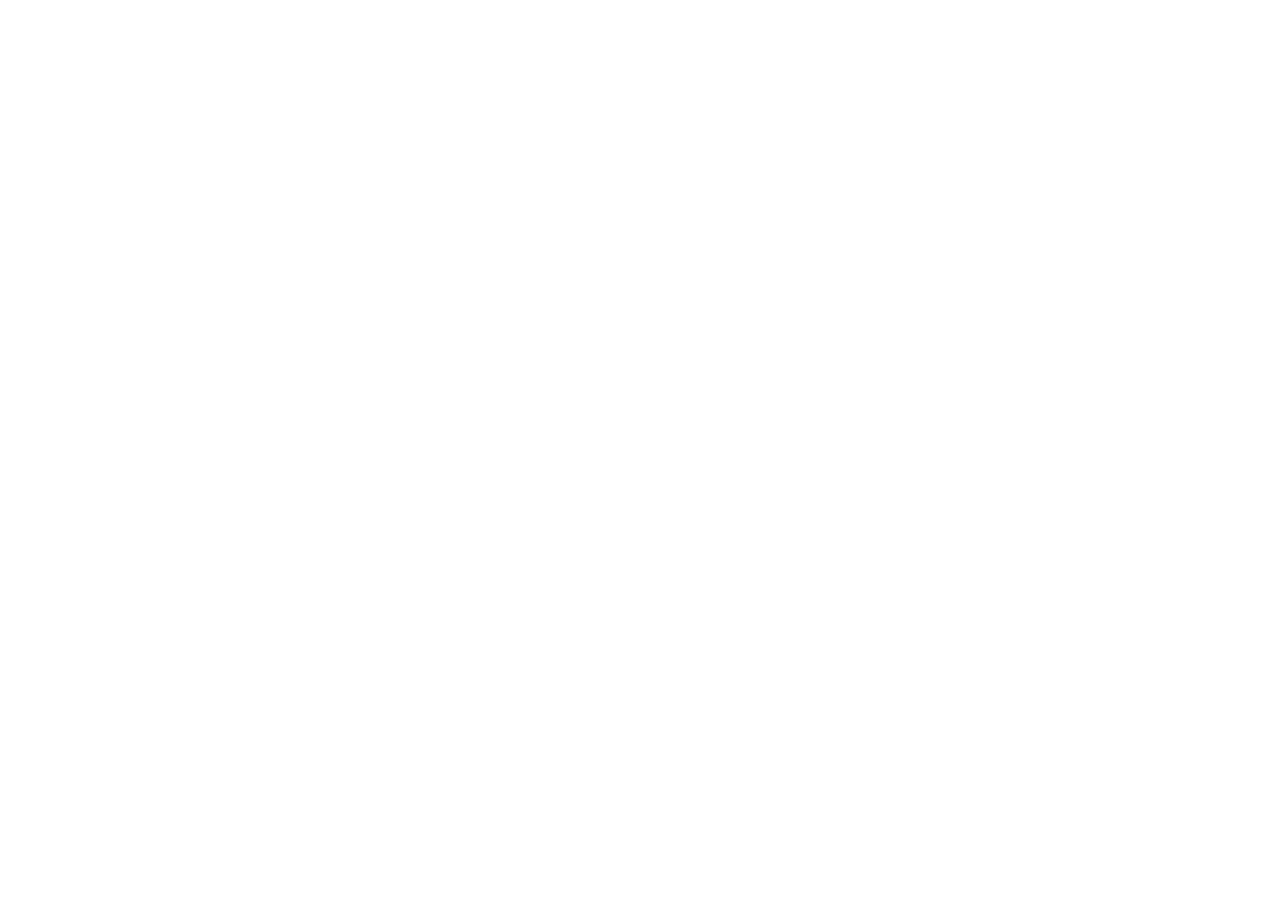
==== Site/Contact.html @ 4f43d87e "updatesite" ====
<!DOCTYPE html>
<html lang="en">
<head>
    <meta charset="UTF-8">
    <meta name="viewport" content="width=device-width, initial-scale=1.0">
    <link rel="stylesheet" href="/css/Contact.css">
    <link rel="stylesheet" href="/css/">
    <!-- DM Serif Display -->
    <link rel="preconnect" href="https://fonts.googleapis.com">
    <link rel="preconnect" href="https://fonts.gstatic.com" crossorigin>
    <link
        href="https://fonts.googleapis.com/css2?family=Barlow:wght@600&family=DM+Serif+Display&family=Fraunces:opsz,wght@9..144,700;9..144,900&display=swap"
        rel="stylesheet">
    <!-- Public Sans  -->
    <link rel="preconnect" href="https://fonts.googleapis.com">
    <link rel="preconnect" href="https://fonts.gstatic.com" crossorigin>
    <link
        href="https://fonts.googleapis.com/css2?family=Barlow:wght@600&family=DM+Serif+Display&family=Fraunces:opsz,wght@9..144,700;9..144,900&family=Public+Sans:wght@300&display=swap"
        rel="stylesheet">
    <title>Document</title>
</head>
<body>
    
</body>
</html>
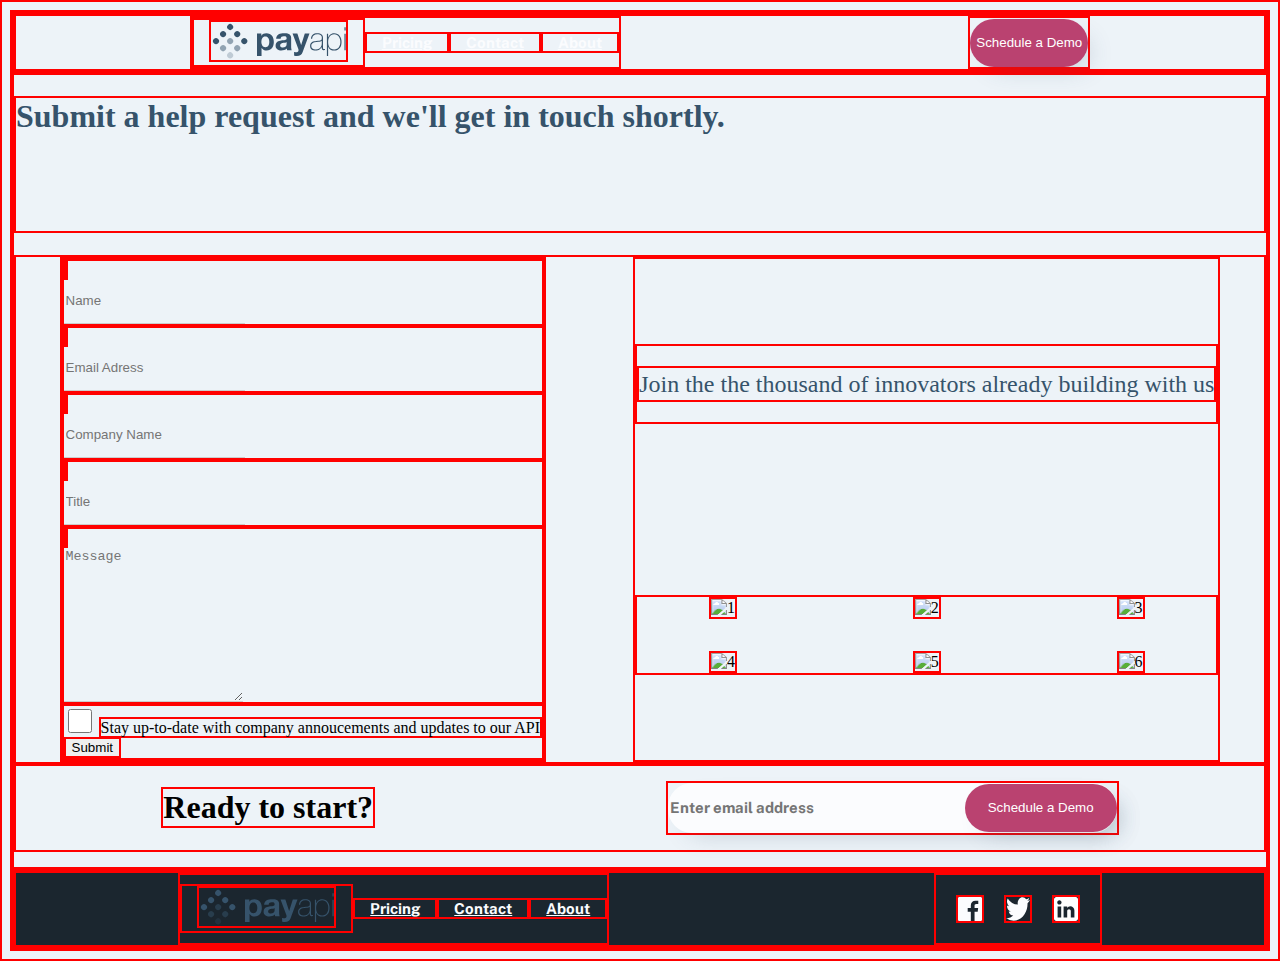
==== commit 913b1ee6: "updateforjiratest" ====
--- a/Site/Contact.html
+++ b/Site/Contact.html
@@ -4,7 +4,7 @@
     <meta charset="UTF-8">
     <meta name="viewport" content="width=device-width, initial-scale=1.0">
     <link rel="stylesheet" href="/css/Contact.css">
-    <link rel="stylesheet" href="/css/">
+    <link rel="stylesheet" href="/css/srifts.css">
     <!-- DM Serif Display -->
     <link rel="preconnect" href="https://fonts.googleapis.com">
     <link rel="preconnect" href="https://fonts.gstatic.com" crossorigin>
@@ -20,6 +20,90 @@
     <title>Document</title>
 </head>
 <body>
-    
+    <header>
+
+        <div id="navtop">
+            <div class="navbarFlex"> <a href="#home"><img src="/assets/shared/desktop/logo.svg"></a>
+                <a href="/Site">Pricing</a> 
+                <a href="/Site/Contact.html">Contact</a>
+                <a href="/Site/">About</a>
+            </div>
+            <div class="Demo">
+                <button type="button" class="button">Schedule a Demo</button>
+            </div>
+        </div>
+    </header>
+
+    <main>
+
+        <h1 class="submit">Submit a help request and we'll get in touch shortly.</h1>
+        <div class="divgrid">
+<div class="register1">
+        <div class="namereg">
+            <label for="name"></label>
+            <input class="register" type="text" placeholder="Name" name="name" required>
+        </div>
+        <div class="emailreg">
+            <label for="eadress"></label>
+            <input class="register" type="text" placeholder="Email Adress" name="eadress" required>
+        </div>
+        <div class="cnamereg">
+            <label for="cname"></label>
+            <input class="register" type="text" placeholder="Company Name" name="cname" required>
+        </div>
+        <div class="titlereg">
+            <label for="title"></label>
+            <input class="register" type="text" placeholder="Title" name="title" required>
+        </div>
+        
+        <div class="messagereg">
+            <label for="message"></label>
+            <textarea class="register" type="text" placeholder="Message" name="message" required style="height: 150px;"></textarea>
+        </div> 
+        <div class="buttoncheck">
+            <input class="check" type="checkbox" id="check1" name="check1" value="checkbox">
+            <label for="checkbox1"> Stay up-to-date with company annoucements and updates to our API</label><br>
+            <input class="buttonsubmit" type="submit">
+        </div></div>
+        <div class="joinall">
+            <div class="tmh">
+                <h2 class="join">Join the the thousand of innovators already building with us</h2>
+            
+        </div>
+            <div class="images1">
+                <img src="/assets/shared/desktop/tesla.svg" alt="1">
+                <img src="/assets/shared/desktop/microsoft.svg" alt="2">
+                <img src="/assets/shared/desktop/hewlett-packard.svg" alt="3">
+                <img src="/assets/shared/desktop/oracle.svg" alt="4">
+                <img src="/assets/shared/desktop/google.svg" alt="5">
+                <img src="/assets/shared/desktop/nvidia.svg " alt="6">
+            </div>
+        </div>
+       </div>
+        <div class="start">
+            <h1 class="ready">Ready to start?</h1>
+            <div class="eeadress">
+                
+                <input class="eeadress2" type="text" placeholder="Enter email address" name="eadress1" required>
+                <button type="button1" class="button1">Schedule a Demo</button>
+            </div>
+        </div>
+
+    </main>
+
+    <footer>
+
+        <div id="navtop1">
+            <div class="navbarFlex"> <a href="#home"><img src="/assets/shared/desktop/logo.svg" height=38></a>
+                <a href="../Pricing/index.html">Pricing</a> <a href="../About/index.html">Contact</a>
+                <a href="../Contact/index.html">About</a>
+            </div>
+            <div class="foot3">
+                <img src="/assets/shared/desktop/facebook.svg" alt="7">
+                <img src="/assets/shared/desktop/twitter.svg" alt="">
+                <img src="/assets/shared/desktop/linkedin.svg" alt="">
+            </div>
+
+    </footer>
 </body>
 </html>--- a/css/Contact.css
+++ b/css/Contact.css
@@ -0,0 +1,197 @@
+*{
+    border: 2px red solid;
+}
+body {
+    background: #EDF3F8;
+}
+
+
+
+#navtop {
+    background-color: white;
+    display: flex;
+    justify-content: space-around;
+    background: #EDF3F8;
+}
+
+#navtop a {
+
+}
+
+.button {
+    border-radius: 24px;
+    background: #BA4270;
+    box-shadow: 10px 10px 25px -10px rgba(54, 83, 107, 0.25);
+    
+    height: 48px;
+    flex-shrink: 0;
+    border: none;
+    color: white;
+    
+    
+}
+
+.submit {
+    color: #36536B;
+    height: 133px; 
+}
+
+.register {
+    background-color: transparent;
+    border: 0px solid;
+    color: #CCC;
+    border-bottom: 1px solid; 
+    height: 42px;
+    display: flex;
+    flex-direction: column;
+  
+   
+}
+
+.join {
+    color: #36536B;
+    font-size: 24px;
+    font-weight: 400;
+    line-height: 32px;
+  
+}
+
+.buttoncheck {
+
+}
+
+#check1 {
+    width: 24px;
+    height: 24px;
+}
+
+.buttonsubmit {
+    
+
+  
+
+}
+
+.ready {
+    
+}
+
+.eeadress2 {
+    flex: 1;
+    color: #36536B;
+    font-family: Public Sans;
+    font-size: 15px;
+    font-style: normal;
+    font-weight: 700;
+    line-height: normal;
+    border-radius: 24px;
+    background: #FBFCFE;
+    box-shadow: 10px 10px 25px -10px rgba(54, 83, 107, 0.25);
+   width:  445px;
+    height: 48px;
+    flex-shrink: 0;
+
+    bottom: 245px;
+   
+    border: none;
+}
+
+.navtop1 {
+    
+    height: 38px;
+
+
+}
+
+a {
+    color: #FBFCFE;
+    font-family: Public Sans;
+    font-size: 15px;
+    font-style: normal;
+    font-weight: 700;
+    line-height: normal;
+}
+
+.images1 {
+    display: grid;
+
+    grid-gap: 2rem;
+    justify-items: center;
+    grid-template-areas:
+        "tesla microsoft hp "
+        "oracle google nvidia"
+
+
+}
+
+.joinall {
+    display: grid;
+    align-items: center;
+    bottom: 200px;
+}
+
+#navtop1 {
+
+    display: flex;
+    justify-content: space-around;
+    background: #1B262F;
+
+    
+}
+
+.navbarFlex {
+    display: flex;
+    align-items: center;
+}
+
+.navbarFlex a {
+    padding-left: 15px;
+    padding-right: 15px;
+
+
+}
+
+.foot3 {
+    display: flex;
+    padding: 10px;
+    
+}
+.foot3 img{
+    margin: 10px;
+}
+
+.button1 {
+    position: absolute;
+      right: 0;
+  width: 152px;
+    border-radius: 24px;
+    background: #BA4270;
+    box-shadow: 10px 10px 25px -10px rgba(54, 83, 107, 0.25);
+    
+    height: 48px;
+    flex-shrink: 0;
+    border: none;
+    color: white;
+}
+.Demo {
+    display: flex;
+    align-items: center;
+}
+.divgrid {
+    display: flex;
+    justify-content: space-around;
+}
+.start {
+    display: flex;
+margin-bottom: 15px;
+align-items: center;
+justify-content: space-around;
+}
+.eeadress {
+    display: flex;
+    align-items: center;
+    position: relative;
+  }
+  footer{
+
+  }--- a/css/srifts.css
+++ b/css/srifts.css
@@ -0,0 +1,51 @@
+/* DM Serif Display */
+/* font-family: 'Barlow', sans-serif;
+font-family: 'DM Serif Display', serif;
+font-family: 'Fraunces', serif; */
+
+/* Public Sans */
+/* font-family: 'Barlow', sans-serif;
+font-family: 'DM Serif Display', serif;
+font-family: 'Fraunces', serif;
+font-family: 'Public Sans', sans-serif; */
+
+.largeh1{
+    font-family: 'DM Serif Display', serif;
+
+    font-size: 72px;
+   
+}
+.smallh1{
+
+font-family: 'DM Serif Display', serif;
+
+font-size: 56px;
+}
+.deffh2{
+
+font-family: 'DM Serif Display', serif;
+
+font-size: 48;
+}
+.deffh4{
+
+font-family: 'DM Serif Display', serif;
+
+font-size: 24;
+}
+.bigh3{
+
+font-family: 'DM Serif Display', serif;
+
+font-size: 32px;
+}
+.smallh3{
+
+    font-family: 'Public Sans', sans-serif;
+    font-size: 18px;
+}
+.pfont{
+
+font-family: 'Public Sans', sans-serif;
+font-size: 15px;
+}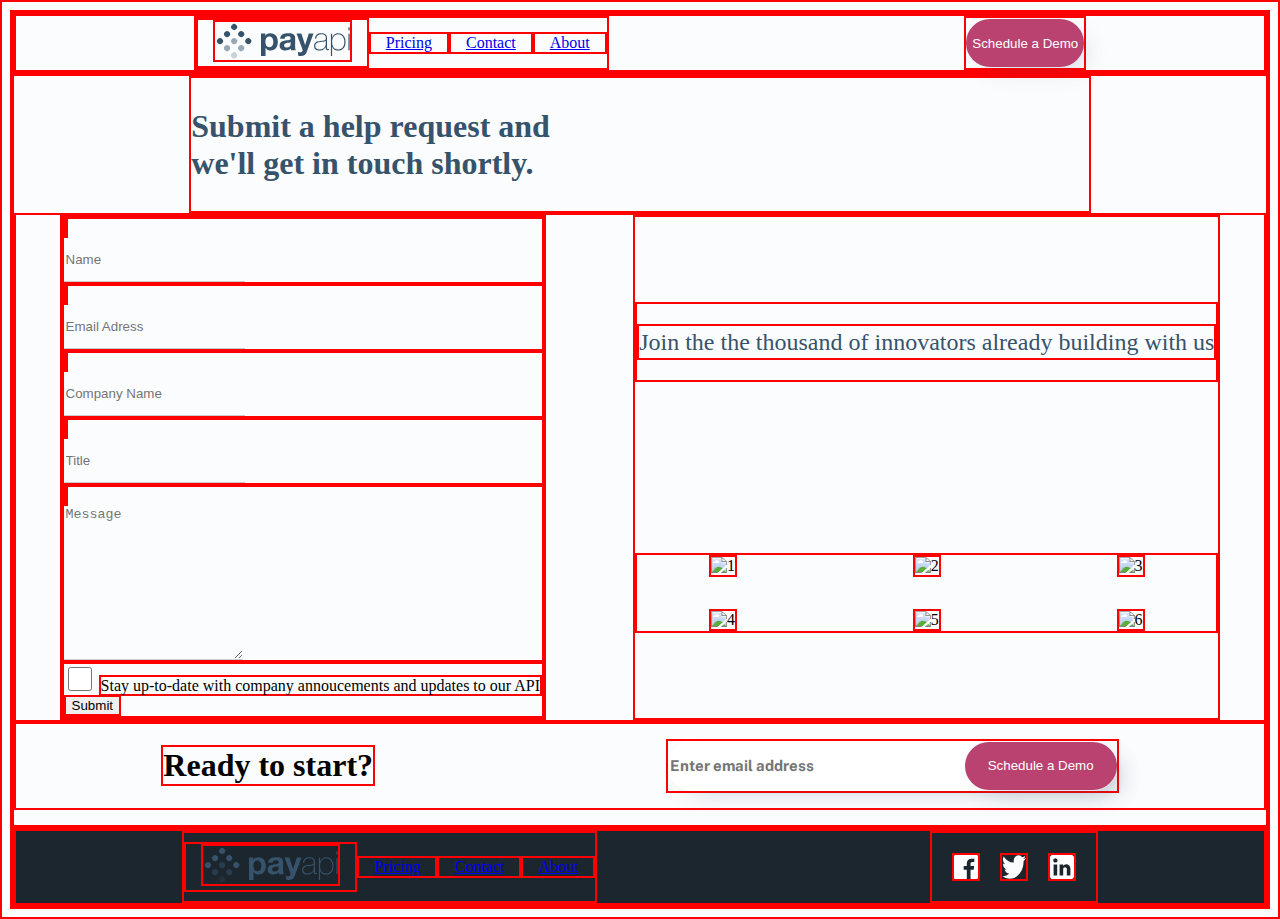
==== commit b553a503: "updatecss" ====
--- a/Site/Contact.html
+++ b/Site/Contact.html
@@ -36,7 +36,8 @@
 
     <main>
 
-        <h1 class="submit">Submit a help request and we'll get in touch shortly.</h1>
+        <h1 class="submit">Submit a help request and 
+            we'll get in touch shortly.</h1>
         <div class="divgrid">
 <div class="register1">
         <div class="namereg">
--- a/css/Contact.css
+++ b/css/Contact.css
@@ -2,16 +2,16 @@
     border: 2px red solid;
 }
 body {
-    background: #EDF3F8;
+    background:  rgb(251, 252, 254);
 }
 
 
 
 #navtop {
-    background-color: white;
+
     display: flex;
     justify-content: space-around;
-    background: #EDF3F8;
+
 }
 
 #navtop a {
@@ -32,8 +32,13 @@
 }
 
 .submit {
+    white-space: pre-line;
     color: #36536B;
     height: 133px; 
+   margin: 0 14%;
+   display: flex;
+  align-items: center;
+ 
 }
 
 .register {
@@ -85,7 +90,7 @@
     font-weight: 700;
     line-height: normal;
     border-radius: 24px;
-    background: #FBFCFE;
+
     box-shadow: 10px 10px 25px -10px rgba(54, 83, 107, 0.25);
    width:  445px;
     height: 48px;
@@ -104,12 +109,8 @@
 }
 
 a {
-    color: #FBFCFE;
-    font-family: Public Sans;
-    font-size: 15px;
-    font-style: normal;
-    font-weight: 700;
-    line-height: normal;
+
+
 }
 
 .images1 {
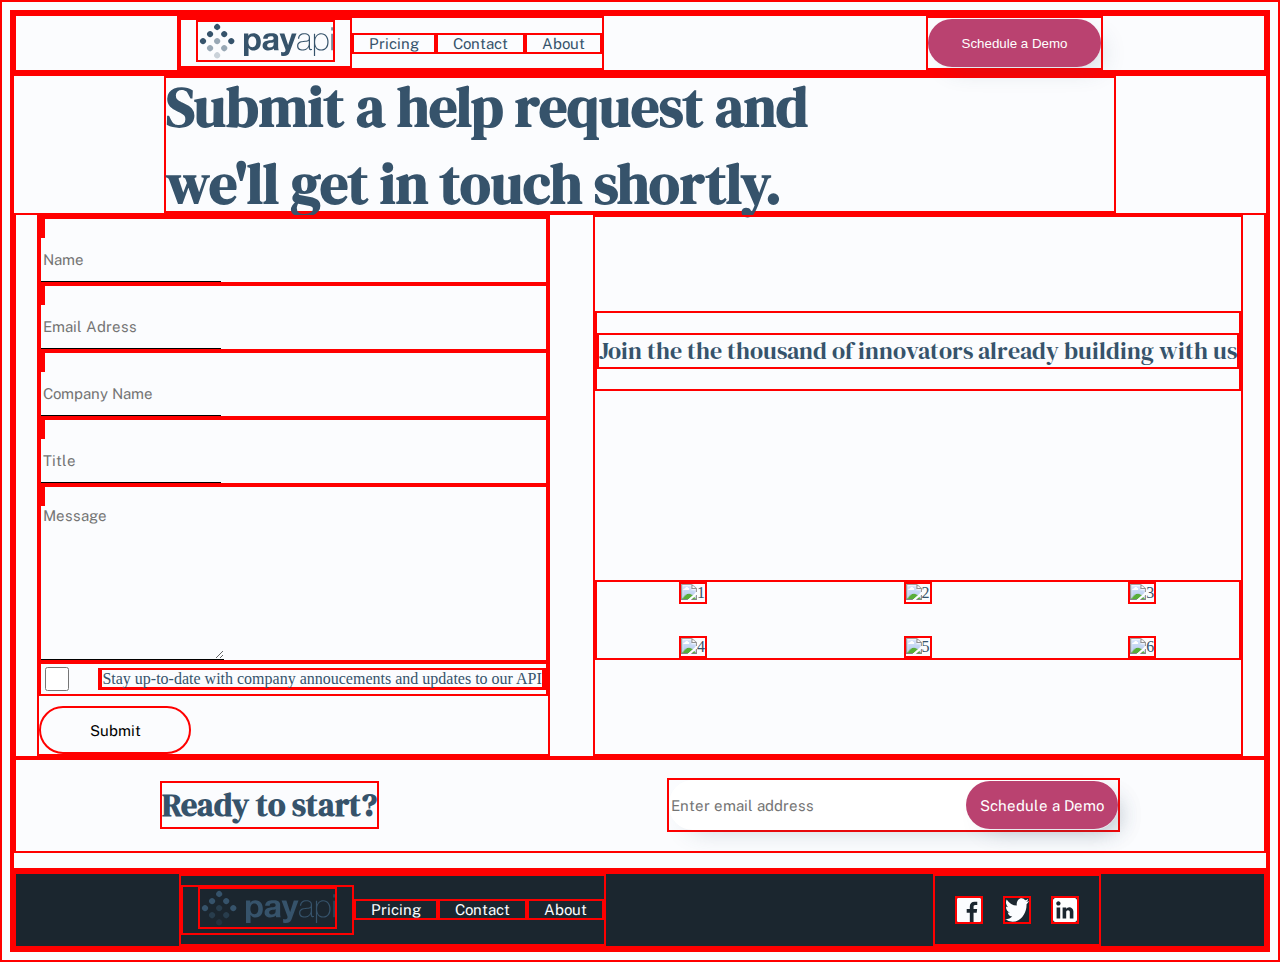
==== commit 3287c921: "update job1" ====
--- a/Site/Contact.html
+++ b/Site/Contact.html
@@ -24,9 +24,9 @@
 
         <div id="navtop">
             <div class="navbarFlex"> <a href="#home"><img src="/assets/shared/desktop/logo.svg"></a>
-                <a href="/Site">Pricing</a> 
-                <a href="/Site/Contact.html">Contact</a>
-                <a href="/Site/">About</a>
+                <a class="pfont" href="/Site">Pricing</a> 
+                <a class="pfont" href="/Site/Contact.html">Contact</a>
+                <a class="pfont" href="/Site/">About</a>
             </div>
             <div class="Demo">
                 <button type="button" class="button">Schedule a Demo</button>
@@ -36,39 +36,41 @@
 
     <main>
 
-        <h1 class="submit">Submit a help request and 
+        <h1 class="submit smallh1">Submit a help request and 
             we'll get in touch shortly.</h1>
         <div class="divgrid">
 <div class="register1">
         <div class="namereg">
             <label for="name"></label>
-            <input class="register" type="text" placeholder="Name" name="name" required>
+            <input class="register pfont" type="text" placeholder="Name" name="name" required>
         </div>
         <div class="emailreg">
             <label for="eadress"></label>
-            <input class="register" type="text" placeholder="Email Adress" name="eadress" required>
+            <input class="register pfont" type="text" placeholder="Email Adress" name="eadress" required>
         </div>
         <div class="cnamereg">
             <label for="cname"></label>
-            <input class="register" type="text" placeholder="Company Name" name="cname" required>
+            <input class="register pfont" type="text" placeholder="Company Name" name="cname" required>
         </div>
         <div class="titlereg">
             <label for="title"></label>
-            <input class="register" type="text" placeholder="Title" name="title" required>
+            <input class="register pfont" type="text" placeholder="Title" name="title" required>
         </div>
         
         <div class="messagereg">
             <label for="message"></label>
-            <textarea class="register" type="text" placeholder="Message" name="message" required style="height: 150px;"></textarea>
+            <textarea class="register pfont" type="text" placeholder="Message" name="message" required style="height: 150px;"></textarea>
         </div> 
         <div class="buttoncheck">
             <input class="check" type="checkbox" id="check1" name="check1" value="checkbox">
-            <label for="checkbox1"> Stay up-to-date with company annoucements and updates to our API</label><br>
-            <input class="buttonsubmit" type="submit">
-        </div></div>
+           <div class="rez"><label for="checkbox1"> Stay up-to-date with company annoucements and updates to our API</label><br>
+           </div>  
+        </div>
+        <button class="buttonsubmit pfont" type="submit">Submit</button>
+    </div>
         <div class="joinall">
             <div class="tmh">
-                <h2 class="join">Join the the thousand of innovators already building with us</h2>
+                <h2 class="join deffh4">Join the the thousand of innovators already building with us</h2>
             
         </div>
             <div class="images1">
@@ -82,11 +84,11 @@
         </div>
        </div>
         <div class="start">
-            <h1 class="ready">Ready to start?</h1>
+            <h1 class="ready deffh2">Ready to start?</h1>
             <div class="eeadress">
                 
-                <input class="eeadress2" type="text" placeholder="Enter email address" name="eadress1" required>
-                <button type="button1" class="button1">Schedule a Demo</button>
+                <input class="eeadress2 pfont" type="text" placeholder="Enter email address" name="eadress1" required>
+                <button type="button1" class="button1 pfont">Schedule a Demo</button>
             </div>
         </div>
 
@@ -95,9 +97,10 @@
     <footer>
 
         <div id="navtop1">
-            <div class="navbarFlex"> <a href="#home"><img src="/assets/shared/desktop/logo.svg" height=38></a>
-                <a href="../Pricing/index.html">Pricing</a> <a href="../About/index.html">Contact</a>
-                <a href="../Contact/index.html">About</a>
+            <div class="navbarFlex"> <a href="#home"><img class="svg-class " src="/assets/shared/desktop/logo.svg" height=38></a>
+                <a class="pfont" href="/Site/">Pricing</a> 
+                <a class="pfont" href="/Site/Contact.html">Contact</a>
+                <a class="pfont" href="/Site/">About</a>
             </div>
             <div class="foot3">
                 <img src="/assets/shared/desktop/facebook.svg" alt="7">
--- a/css/Contact.css
+++ b/css/Contact.css
@@ -2,49 +2,48 @@
     border: 2px red solid;
 }
 body {
-    background:  rgb(251, 252, 254);
+    background: rgb(251, 252, 254);
+    color:#36536B;
 }
 
-
-
 #navtop {
-
     display: flex;
     justify-content: space-around;
 
 }
+.button {
+    border-radius: 24px;
+    background-color: rgb(186, 66, 112);
+    box-shadow: 10px 10px 25px -10px rgba(54, 83, 107, 0.25);
+    width: 173px;
+    height: 48px;
 
-#navtop a {
+ 
+}
+.button1 {
+    position: absolute;
+      right: 0;
+  width: 152px;
+    border-radius: 24px;
+    background-color: rgb(186, 66, 112);
+    box-shadow: 10px 10px 25px -10px rgba(54, 83, 107, 0.25);
+    border: none;
+    height: 48px;
 
 }
-
-.button {
-    border-radius: 24px;
-    background: #BA4270;
-    box-shadow: 10px 10px 25px -10px rgba(54, 83, 107, 0.25);
-    
-    height: 48px;
-    flex-shrink: 0;
-    border: none;
-    color: white;
-    
-    
-}
-
 .submit {
     white-space: pre-line;
-    color: #36536B;
+    color:#36536B;
     height: 133px; 
-   margin: 0 14%;
+   margin: 0 12%;
    display: flex;
   align-items: center;
  
 }
-
 .register {
     background-color: transparent;
     border: 0px solid;
-    color: #CCC;
+ 
     border-bottom: 1px solid; 
     height: 42px;
     display: flex;
@@ -52,7 +51,18 @@
   
    
 }
-
+.register1{
+    display: flex;
+    flex-direction: column;
+}
+.buttonsubmit{
+    margin-right: auto;
+    width: 152px;
+    height: 48px;
+    border-radius: 24px;
+    margin-top: 10px;
+    background-color: #fbfcfe;
+}
 .join {
     color: #36536B;
     font-size: 24px;
@@ -60,57 +70,39 @@
     line-height: 32px;
   
 }
-
-.buttoncheck {
-
-}
-
 #check1 {
     width: 24px;
     height: 24px;
 }
-
-.buttonsubmit {
-    
-
-  
+.rez{
 
 }
+.buttoncheck{
+    display: flex;
+    align-items: center;
+    gap: 26px;
 
-.ready {
-    
 }
-
+input[type="checkbox"] {
+    border: 2px solid red;
+  }
+input[type="checkbox"]:checked {
+    background-color: red;
+    color: red;
+  }
 .eeadress2 {
     flex: 1;
-    color: #36536B;
-    font-family: Public Sans;
-    font-size: 15px;
-    font-style: normal;
-    font-weight: 700;
-    line-height: normal;
+   
     border-radius: 24px;
-
     box-shadow: 10px 10px 25px -10px rgba(54, 83, 107, 0.25);
    width:  445px;
     height: 48px;
-    flex-shrink: 0;
-
     bottom: 245px;
-   
     border: none;
 }
-
 .navtop1 {
     
     height: 38px;
-
-
-}
-
-a {
-
-
 }
 
 .images1 {
@@ -121,8 +113,6 @@
     grid-template-areas:
         "tesla microsoft hp "
         "oracle google nvidia"
-
-
 }
 
 .joinall {
@@ -139,7 +129,9 @@
 
     
 }
-
+.svg-class {
+   stroke:#fbfcfe;
+}
 .navbarFlex {
     display: flex;
     align-items: center;
@@ -161,19 +153,7 @@
     margin: 10px;
 }
 
-.button1 {
-    position: absolute;
-      right: 0;
-  width: 152px;
-    border-radius: 24px;
-    background: #BA4270;
-    box-shadow: 10px 10px 25px -10px rgba(54, 83, 107, 0.25);
-    
-    height: 48px;
-    flex-shrink: 0;
-    border: none;
-    color: white;
-}
+
 .Demo {
     display: flex;
     align-items: center;
@@ -193,6 +173,25 @@
     align-items: center;
     position: relative;
   }
-  footer{
+  .navbarFlex a{
+    color: #36536B;
+    text-decoration: none;
+  }
+  #navtop1 .navbarFlex a{
+    color: #fbfcfe;  }
 
-  }+/* button */
+.button{
+    cursor: pointer;
+    outline: none;
+    color: #fff;
+
+    border: none;
+
+
+}
+.button1{
+    cursor: pointer;
+    color: #fff;
+
+}
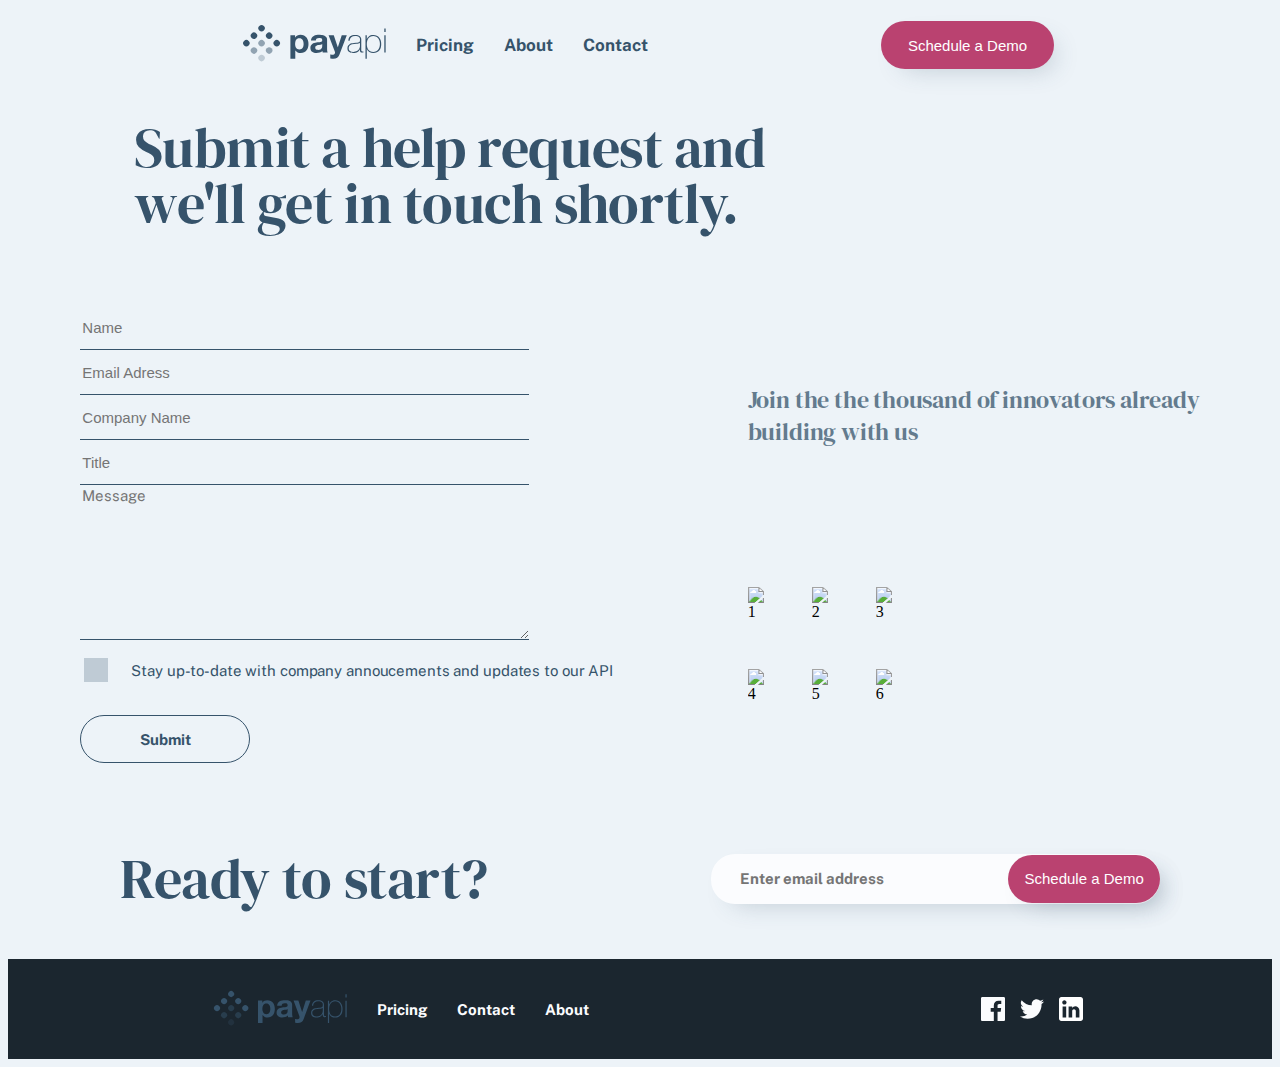
==== commit 6fe55705: "updaterez" ====
--- a/Site/Contact.html
+++ b/Site/Contact.html
@@ -1,9 +1,13 @@
 <!DOCTYPE html>
 <html lang="en">
+
 <head>
     <meta charset="UTF-8">
     <meta name="viewport" content="width=device-width, initial-scale=1.0">
-    <link rel="stylesheet" href="/css/Contact.css">
+    <title>Contact</title>
+    <link rel="stylesheet" href="/Site/gog.css">
+    <!-- <link rel="stylesheet" type="text/css" href="/css/Contact.css"> -->
+    <link rel="stylesheet" href="/Site/style.css">
     <link rel="stylesheet" href="/css/srifts.css">
     <!-- DM Serif Display -->
     <link rel="preconnect" href="https://fonts.googleapis.com">
@@ -14,81 +18,88 @@
     <!-- Public Sans  -->
     <link rel="preconnect" href="https://fonts.googleapis.com">
     <link rel="preconnect" href="https://fonts.gstatic.com" crossorigin>
-    <link
-        href="https://fonts.googleapis.com/css2?family=Barlow:wght@600&family=DM+Serif+Display&family=Fraunces:opsz,wght@9..144,700;9..144,900&family=Public+Sans:wght@300&display=swap"
+    <link href="https://fonts.googleapis.com/css2?family=Barlow:wght@600&family=DM+Serif+Display&family=Fraunces:opsz,wght@9..144,700;9..144,900&family=Public+Sans:wght@300&display=swap"
         rel="stylesheet">
-    <title>Document</title>
 </head>
+
 <body>
+
     <header>
 
         <div id="navtop">
-            <div class="navbarFlex"> <a href="#home"><img src="/assets/shared/desktop/logo.svg"></a>
-                <a class="pfont" href="/Site">Pricing</a> 
-                <a class="pfont" href="/Site/Contact.html">Contact</a>
-                <a class="pfont" href="/Site/">About</a>
+            <div class="navbarFlex"> <a href="#home"><img src="/assets/shared/desktop/logo.svg" height=40 width="145"></a>
+                <a href="/Site/">Pricing</a>
+                 <a href="/Site/">About</a>
+                <a href="/Site/Contact.html">Contact</a>
+
             </div>
-            <div class="Demo">
+            <div class="Demo pfont">
                 <button type="button" class="button">Schedule a Demo</button>
+
             </div>
         </div>
+
     </header>
 
     <main>
+        <div class="nonclass">
+        <h1 class="submit  smallh1">Submit a help request and
+            we'll get in touch shortly.</h1></div>
+        <div class="divgrid">
+            <div class="register1">
+                <div class="namereg">
+                    <label for="name"></label>
+                    <input class="register" type="text" placeholder="Name" name="name" required>
+                </div>
+                <div class="emailreg">
+                    <label for="eadress"></label>
+                    <input class="register" type="text" placeholder="Email Adress" name="eadress" required>
+                </div>
+                <div class="cnamereg">
+                    <label for="cname"></label>
+                    <input class="register" type="text" placeholder="Company Name" name="cname" required>
+                </div>
+                <div class="titlereg">
+                    <label for="title"></label>
+                    <input class="register" type="text" placeholder="Title" name="title" required>
+                </div>
 
-        <h1 class="submit smallh1">Submit a help request and 
-            we'll get in touch shortly.</h1>
-        <div class="divgrid">
-<div class="register1">
-        <div class="namereg">
-            <label for="name"></label>
-            <input class="register pfont" type="text" placeholder="Name" name="name" required>
-        </div>
-        <div class="emailreg">
-            <label for="eadress"></label>
-            <input class="register pfont" type="text" placeholder="Email Adress" name="eadress" required>
-        </div>
-        <div class="cnamereg">
-            <label for="cname"></label>
-            <input class="register pfont" type="text" placeholder="Company Name" name="cname" required>
-        </div>
-        <div class="titlereg">
-            <label for="title"></label>
-            <input class="register pfont" type="text" placeholder="Title" name="title" required>
-        </div>
-        
-        <div class="messagereg">
-            <label for="message"></label>
-            <textarea class="register pfont" type="text" placeholder="Message" name="message" required style="height: 150px;"></textarea>
-        </div> 
-        <div class="buttoncheck">
-            <input class="check" type="checkbox" id="check1" name="check1" value="checkbox">
-           <div class="rez"><label for="checkbox1"> Stay up-to-date with company annoucements and updates to our API</label><br>
-           </div>  
-        </div>
-        <button class="buttonsubmit pfont" type="submit">Submit</button>
-    </div>
-        <div class="joinall">
-            <div class="tmh">
-                <h2 class="join deffh4">Join the the thousand of innovators already building with us</h2>
-            
-        </div>
-            <div class="images1">
-                <img src="/assets/shared/desktop/tesla.svg" alt="1">
+                <div class="messagereg">
+                    <label for="message"></label>
+                    <textarea class="register pfont" type="text" placeholder="Message" name="message" required style="height: 150px;"></textarea>
+                </div>
+                <div class="buttoncheck">
+                    <input class="check" type="checkbox" id="check1" name="check1" value="checkbox">
+                    <label for="checkbox1" class="checkboxtext"> Stay up-to-date with company annoucements and 
+                        updates to our API</label><br>
+                    
+                </div>  
+                <input class="buttonsubmit" type="submit">
+            </div>
+          
+            <div class="joinall">
+                <div class="tmh">
+                    <h2 class="join deffh4">Join the the thousand of innovators already
+                        building with us</h2>
+
+                </div>
+                <div class="images1">
+                                    <img src="/assets/shared/desktop/tesla.svg" alt="1">
                 <img src="/assets/shared/desktop/microsoft.svg" alt="2">
                 <img src="/assets/shared/desktop/hewlett-packard.svg" alt="3">
                 <img src="/assets/shared/desktop/oracle.svg" alt="4">
                 <img src="/assets/shared/desktop/google.svg" alt="5">
                 <img src="/assets/shared/desktop/nvidia.svg " alt="6">
+                </div>
             </div>
         </div>
-       </div>
         <div class="start">
-            <h1 class="ready deffh2">Ready to start?</h1>
-            <div class="eeadress">
+            <h1 class="ready smallh1">Ready to start?</h1>
+            <div class="eeadress pfont">
                 
-                <input class="eeadress2 pfont" type="text" placeholder="Enter email address" name="eadress1" required>
-                <button type="button1" class="button1 pfont">Schedule a Demo</button>
+                <input class="eeadress2" type="text" placeholder="         Enter email address" name="eadress1"
+                    required>
+                <button type="button1" class="button1">Schedule a Demo</button>
             </div>
         </div>
 
@@ -109,5 +120,7 @@
             </div>
 
     </footer>
+
 </body>
+
 </html>--- a/css/Contact.css
+++ b/css/Contact.css
@@ -74,9 +74,6 @@
     width: 24px;
     height: 24px;
 }
-.rez{
-
-}
 .buttoncheck{
     display: flex;
     align-items: center;
@@ -195,3 +192,14 @@
     color: #fff;
 
 }
+    /* PC */
+@media only screen and (min-width: 1025px) {
+  }
+    /* TABLE */
+    @media only screen and (max-width: 1024px) {
+
+}
+    /* MOBILE */
+ @media only screen and (max-width: 480px) {
+
+}--- a/Site/style.css
+++ b/Site/style.css
@@ -0,0 +1,428 @@
+/* *{
+    border: solid 2px red;
+} */
+body {
+    background: #EDF3F8;
+}
+
+.button {
+    border-radius: 24px;
+    background: #BA4270;
+    box-shadow: 10px 10px 25px -10px rgba(54, 83, 107, 0.25);
+    height: 48px;
+    flex-shrink: 0;
+    border: none;
+    color: white;
+    width: 173px;
+    font-size: 15px;
+}
+
+#navtop {
+
+    transition: top 0.3s;
+    flex-shrink: 0;
+
+
+}
+
+#navtop a {
+    float: left;
+    display: block;
+    color: #36536B;
+    text-align: center;
+    padding: 15px;
+    text-decoration: none;
+    font-size: 17px;
+    background: #EDF3F8;
+}
+
+
+
+.submit {
+    color: #36536B;
+    font-size: 56px;
+    font-style: normal;
+    font-weight: 400;
+    line-height: 56px;
+    letter-spacing: -0.431px;
+    height: 133px;
+    flex-shrink: 0;
+
+    margin-left: 10%;
+    font-size: 15px;
+}
+
+.register {
+    background-color: transparent;
+    border: 0px solid;
+    color: #36536B;
+    border-bottom: 1px solid;
+    width: 445px;
+    height: 42px;
+    flex-shrink: 0;
+    display: flex;
+    flex-direction: column;
+    font-size: 15px;
+}
+
+.join {
+    color: #36536B;
+    font-family: DM Serif Display;
+    font-size: 24px;
+    font-style: normal;
+    font-weight: 400;
+    line-height: 32px;
+    letter-spacing: -0.185px;
+    opacity: 0.75;
+    white-space: pre-line;
+}
+
+.buttoncheck {
+    color: #36536B;
+    font-family: Public Sans;
+    font-size: 15px;
+    font-style: normal;
+    font-weight: 400;
+    line-height: 25px;
+    /* 166.667% */
+    letter-spacing: -0.115px;
+    bottom: 200px;
+    padding-top: 15px;
+    padding-bottom: 15px;
+}
+#check1 {
+    width: 24px;
+    height: 24px;
+    flex-shrink: 0;
+
+
+}
+.buttonsubmit {
+    height: 48px;
+    flex-shrink: 0;
+    color: #36536B;
+    text-align: center;
+    font-family: Public Sans;
+    font-size: 15px;
+    font-style: normal;
+    font-weight: 700;
+    line-height: normal;
+    letter-spacing: -0.115px;
+    background-color: transparent;
+    border: 1px solid #36536B;
+    border-radius: 24px;
+    width: 170px;
+    margin-top: 15px;
+}
+
+.ready {
+    color: #36536B;
+    font-family: DM Serif Display;
+    font-size: 48px;
+    font-style: normal;
+    font-weight: 400;
+    line-height: 56px;
+    /* 116.667% */
+    letter-spacing: -0.369px;
+    bottom: 160px;
+}
+
+
+
+.navtop1 {
+    height: 38px;
+    flex-shrink: 0;
+    display: flex;
+    align-items: center;
+}
+
+a {
+    color: #FBFCFE;
+    font-family: Public Sans;
+    font-size: 15px;
+    font-style: normal;
+    font-weight: 700;
+    line-height: normal;
+}
+
+.images1 {
+    display: grid;
+    grid-gap: 3rem;
+    /* font-size: 1rem; /
+    / grid-template-columns: repeat(20px, 25px);
+    grid-template-rows: repeat(20px, 20px);  */
+    width: 9rem;
+    grid-template-areas:
+        "tesla microsoft hp "
+        "oracle google nvidia";
+    align-items: center;
+    justify-items: center;
+    width: 200;
+}
+
+.joinall {
+    display: grid;
+    align-items: center;
+    bottom: 200px;
+}
+
+#navtop1 {
+    display: flex;
+    justify-content: space-between;
+    transition: top 0.3s;
+    /* width: 1110px; */
+    /* height: 48px; */
+    flex-shrink: 0;
+    /* left: 165px; */
+    justify-content: space-around;
+    background: #1B262F;
+    height: 100px;
+    top: 270px;
+}
+
+.navbarFlex {
+    display: flex;
+    align-items: center;
+
+}
+
+.navbarFlex a {
+    padding-left: 15px;
+    padding-right: 15px;
+    text-decoration: none;
+}
+
+.foot3 {
+    align-items: center;
+    display: flex;
+    gap: 15px;
+}
+
+
+
+.Demo {
+    display: flex;
+    align-items: center;
+}
+
+.divgrid{
+    padding: 15px;
+}
+
+.start {
+    display: flex;
+    margin-bottom: 15px;
+    align-items: center;
+    justify-content: space-around;
+}
+
+.eeadress {
+    display: flex;
+    align-items: center;
+    position: relative;
+    word-spacing: 1rem;
+}
+
+.messagereg {
+    color: #36536B;
+    font-family: Public Sans;
+    font-size: 15px;
+    font-style: normal;
+    font-weight: 400;
+    line-height: 25px;
+    /* 166.667% */
+    letter-spacing: -0.115px;
+    /* white-space: pre-line; */
+}
+.eeadress2{
+    flex: 1;
+        color: #36536B;
+        font-family: Public Sans;
+        font-size: 15px;
+        font-style: normal;
+        font-weight: 700;
+        line-height: normal;
+        border-radius: 24px;
+        background: #FBFCFE;
+        box-shadow: 10px 10px 25px -10px rgba(54, 83, 107, 0.25);
+        width: 445px;
+        height: 48px;
+        flex-shrink: 0;
+        bottom: 245px;
+        border: none;
+}
+.button1{
+    width: 152px;
+    border-radius: 24px;
+    background: #BA4270;
+    box-shadow: 10px 10px 25px -10px rgba(54, 83, 107, 0.25);
+    height: 48px;
+    flex-shrink: 0;
+    border: none;
+    color: white;
+    font-size: 15px;
+}
+/* @media only screen and (max-width: 1440px) {
+    body {
+      background-color: lightblue;
+    }
+  }
+  @media only screen and (max-width: 768px) {
+    body {
+      background-color: red;
+    }
+  }
+  @media only screen and (max-width: 375px) {
+    body {
+      background-color: green;
+    } */
+
+.register1 {
+    display: flex;
+    flex-direction: column;
+
+}
+
+footer {
+   
+    width: 100%;
+}
+#check1 {
+    width: 24px;
+    height: 24px;
+}
+.buttoncheck{
+    display: flex;
+    align-items: center;
+    gap: 20px;
+
+}
+.rez{
+    width: 395px;
+flex-shrink: 0;
+}
+
+input[type="checkbox"]:checked {
+    background-color: rgb(186, 66, 112);
+    opacity: 1;
+}
+input[type="checkbox"] {
+    cursor: pointer;
+    appearance: none;
+    background-color: #36536B;
+    opacity: 0.25;
+}
+input[type="checkbox"]:disabled{
+    background-color:#36536B;
+    opacity: 0.05;
+}
+input[type="checkbox"]:after {
+    content: ' ';
+    position: relative;
+    left: 40%;
+    top: 20%;
+    width: 15%;
+    height: 40%;
+    border: solid #fff;
+    border-width: 0 2px 2px 0;
+    transform: rotate(50deg);
+    display: none;
+    
+}
+
+input[type="checkbox"]:checked:after {
+    display: block;
+}
+
+@media only screen and (min-width: 1025px){
+  
+    
+    .button1 {
+        position: absolute;
+        right: 0;
+     
+    }
+.submit{
+    white-space: pre-line;
+
+}
+#navtop{
+    display: flex;
+    justify-content: space-evenly;
+}
+.divgrid {
+    display: flex;
+    justify-content: space-around;
+    margin-bottom: 35px;
+}
+}
+@media only screen and (min-width: 720px) and (max-width: 1024px) {
+
+    .button1 {
+        position: absolute;
+        right: 0;
+       
+    }
+    #navtop{
+        display: flex;
+        justify-content: space-evenly;
+    }
+    .divgrid{
+        display: flex;
+        margin-bottom: 35px;
+        flex-direction: column;
+        align-items: center;
+
+    }
+    .checkboxtext{
+        white-space: pre-line;
+    }
+    .join{
+        text-align: center;
+    }
+    .start {
+        display: flex;
+        margin-bottom: 15%;
+        align-items: center;
+        flex-direction: column;
+    }
+    .submit{
+        text-align: center;
+    }
+
+}
+@media only screen and (max-width:480px ){
+.submit{
+  
+    text-align: center;
+}  
+.nonclass{
+    margin-top: 10%;
+      margin-bottom: 35%;  
+      text-align: center;
+    }
+    .register div input[type="text"],textarea{
+        margin: 10px;
+    }
+    .divgrid{
+
+      display: flex;  
+      flex-direction: column;
+    }
+    .join{
+        text-align: center;
+    }
+    .start {
+        display: flex;
+        margin-bottom: 15%;
+        align-items: center;
+        flex-direction: column;
+    }
+    .submit{
+        text-align: center;
+    }
+   .eeadress{
+    flex-direction: column;
+    gap: 25px;
+   }
+}--- a/css/srifts.css
+++ b/css/srifts.css
@@ -25,13 +25,13 @@
 
 font-family: 'DM Serif Display', serif;
 
-font-size: 48;
+font-size: 48px;
 }
 .deffh4{
 
 font-family: 'DM Serif Display', serif;
 
-font-size: 24;
+font-size: 24px;
 }
 .bigh3{
 
